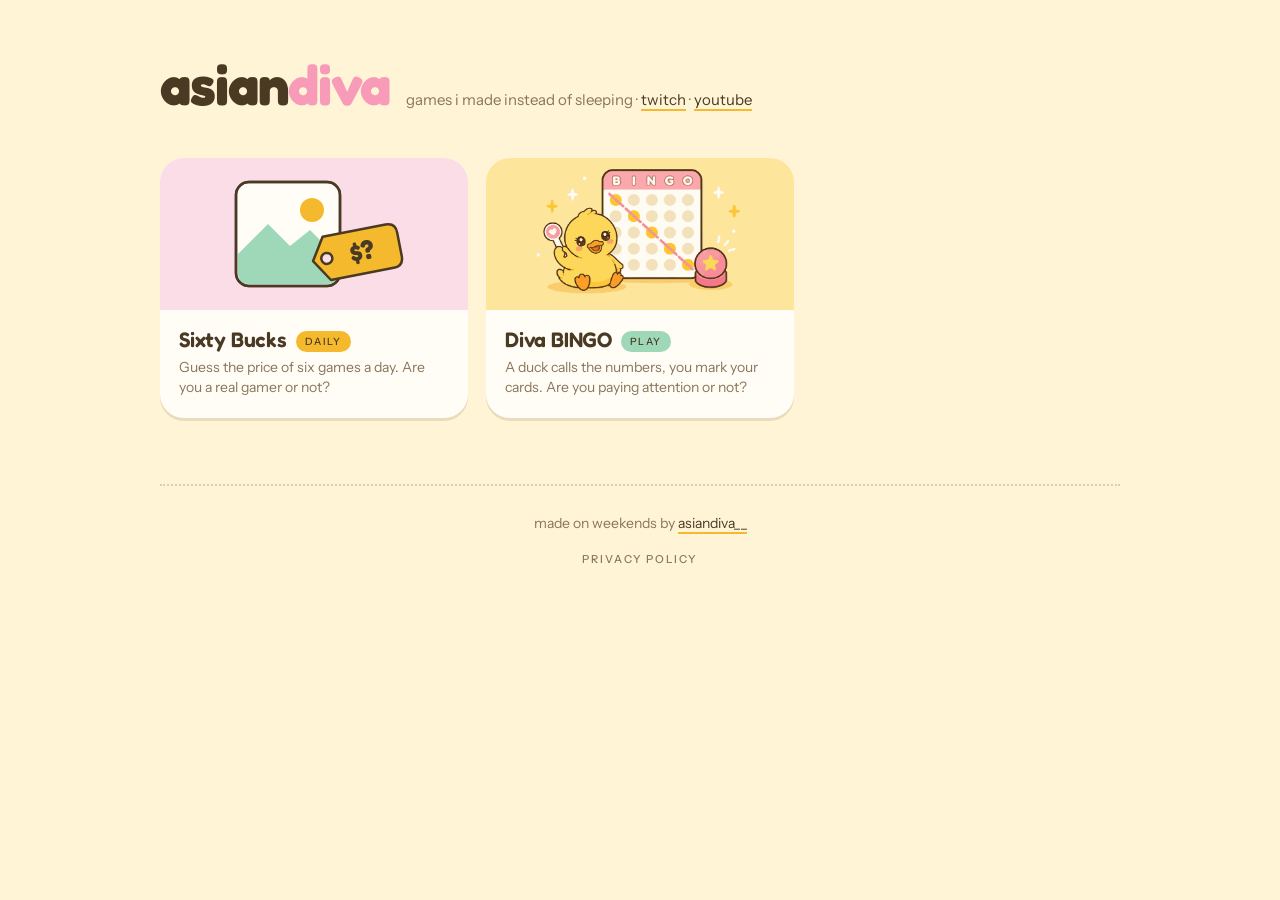
==== index.html @ e481283f "Change Diva BINGO description text Updated the description of the Diva BINGO game." ====
<!DOCTYPE html>
<html lang="en">
<head>
<meta charset="UTF-8">
<meta name="viewport" content="width=device-width, initial-scale=1.0">
<title>asiandiva.games</title>
<link rel="preconnect" href="https://fonts.googleapis.com">
<link rel="preconnect" href="https://fonts.gstatic.com" crossorigin>
<link href="https://fonts.googleapis.com/css2?family=Fredoka:wght@500;600;700&family=Instrument+Sans:wght@400;500&display=swap" rel="stylesheet">
<style>
  :root{
    --paper:#FFF4D6;
    --card:#FFFDF6;
    --ink:#4A3A24;
    --soft:#8A765A;
    --honey:#F5B92E;
    --rose:#F79BB8;
    --mint:#9FD8B8;
    --lilac:#B9A7EE;
    --shadow:rgba(122,95,48,.16);
  }
  *{box-sizing:border-box;margin:0;padding:0}
  body{
    background:var(--paper);
    color:var(--ink);
    font-family:"Instrument Sans",system-ui,sans-serif;
    -webkit-font-smoothing:antialiased;
    padding:0 24px 80px;
  }
  .wrap{max-width:960px;margin:0 auto}

  header{display:flex;align-items:baseline;gap:16px;flex-wrap:wrap;padding:56px 0 6px}
  .mark{
    font-family:"Fredoka",sans-serif;font-weight:700;
    font-size:clamp(36px,6.5vw,56px);letter-spacing:-.02em;line-height:1;
  }
  .mark b{color:var(--rose)}
  .tag{font-size:15px;color:var(--soft)}
  .tag a{color:var(--ink);text-decoration:none;border-bottom:2px solid var(--honey)}
  .tag a:hover{background:var(--honey)}

  .grid{display:grid;grid-template-columns:repeat(auto-fill,minmax(240px,1fr));gap:18px;margin-top:40px}
  .card{
    display:block;text-decoration:none;color:inherit;
    background:var(--card);border-radius:24px;overflow:hidden;
    box-shadow:0 3px 0 var(--shadow);
    transition:transform .16s ease, box-shadow .16s ease;
  }
  .art{height:152px;display:flex;align-items:center;justify-content:center}
  .art svg{width:100%;height:100%}
  /* drawn artwork fills the strip and is cropped from the middle */
  .art img{width:100%;height:100%;object-fit:cover;display:block}
  /* ...unless the picture must be seen whole, in which case it is fitted and
     the strip colour is set to match the picture so the sides are invisible */
  .art img.whole{object-fit:contain}
  .meta{padding:17px 19px 20px}
  .meta h2{font-family:"Fredoka",sans-serif;font-weight:600;font-size:21px;letter-spacing:-.01em}
  .meta p{font-size:14px;line-height:1.45;color:var(--soft);margin-top:5px}
  a.card:hover{transform:translateY(-5px);box-shadow:0 8px 0 var(--shadow)}
  .card.soon{opacity:.62}
  .card.soon .meta h2::after{
    content:"soon";font-family:"Instrument Sans",sans-serif;font-size:10px;font-weight:500;
    letter-spacing:.14em;text-transform:uppercase;vertical-align:middle;
    margin-left:9px;padding:4px 9px;border-radius:99px;
    background:var(--paper);color:var(--soft);
  }
  a.card .meta h2::after{
    content:"play";font-family:"Instrument Sans",sans-serif;font-size:10px;font-weight:500;
    letter-spacing:.14em;text-transform:uppercase;vertical-align:middle;
    margin-left:9px;padding:4px 9px;border-radius:99px;
    background:var(--mint);color:var(--ink);
  }
  /* a game that resets every night says so instead of just "play" */
  a.card.daily .meta h2::after{
    content:"daily";background:var(--honey);
  }

  footer{
    margin-top:66px;padding-top:28px;
    border-top:2px dotted rgba(122,95,48,.25);
    text-align:center;
  }
  .made{font-size:14px;color:var(--soft)}
  .made a{color:var(--ink);text-decoration:none;border-bottom:2px solid var(--honey)}
  .made a:hover{background:var(--honey)}

  .legal{margin-top:15px}
  .legal a{
    display:inline-block;
    font-size:11px;font-weight:500;
    letter-spacing:.18em;text-transform:uppercase;
    color:var(--soft);text-decoration:none;
    padding-bottom:4px;
    border-bottom:2px solid transparent;
    transition:color .16s ease, border-color .16s ease;
  }
  .legal a:hover{color:var(--ink);border-bottom-color:var(--honey)}

  a:focus-visible{outline:3px solid var(--lilac);outline-offset:3px}
  @media(prefers-reduced-motion:reduce){*{transition:none!important}}
  @media(max-width:520px){header{padding-top:38px}}
</style>
</head>
<body>
<div class="wrap">

  <header>
    <div class="mark">asian<b>diva</b></div>
    <div class="tag">games i made instead of sleeping &middot; <a href="https://twitch.tv/asiandiva__">twitch</a> &middot; <a href="https://www.youtube.com/@asiandiva__">youtube</a></div>
  </header>

  <div class="grid">

    <a class="card daily" href="/sixtybucks">
      <div class="art" style="background:#FBDDE8">
        <svg viewBox="0 0 240 152" xmlns="http://www.w3.org/2000/svg">
          <!-- a game cover -->
          <rect x="42" y="24" width="104" height="104" rx="13" fill="#FFFDF6" stroke="#4A3A24" stroke-width="2.5"/>
          <path d="M44 96 L74 66 L96 88 L116 72 L144 100 L144 115 Q144 126 133 126 L55 126 Q44 126 44 115 Z" fill="#9FD8B8"/>
          <circle cx="118" cy="52" r="12" fill="#F5B92E"/>
          <rect x="42" y="24" width="104" height="104" rx="13" fill="none" stroke="#4A3A24" stroke-width="2.5"/>

          <!-- the price tag, hung over the corner -->
          <g transform="rotate(-11 176 92)">
            <path d="M132 70 L196 70 Q206 70 206 80 L206 104 Q206 114 196 114 L132 114 L118 92 Z"
                  fill="#F5B92E" stroke="#4A3A24" stroke-width="2.5" stroke-linejoin="round"/>
            <circle cx="132" cy="92" r="5.5" fill="#FBDDE8" stroke="#4A3A24" stroke-width="2.5"/>
            <text x="168" y="101" font-family="Fredoka, sans-serif" font-size="27" font-weight="700"
                  fill="#4A3A24" text-anchor="middle">$?</text>
          </g>
        </svg>
      </div>
      <div class="meta">
        <h2>Sixty Bucks</h2>
        <p>Guess the price of six games a day. Are you a real gamer or not?</p>
      </div>
    </a>

    <a class="card" href="/diva-bingo">
      <div class="art" style="background:#FDE59C">
        <img class="whole" src="/bingo.png" width="760" height="475" loading="lazy"
             alt="A duck sitting beside a bingo card with a line of daubed squares">
      </div>
      <div class="meta">
        <h2>Diva BINGO</h2>
        <p>A duck calls the numbers, you mark your cards. Are you paying attention or not?</p>
      </div>
    </a>

  </div>

  <footer>
    <div class="made">made on weekends by <a href="https://twitch.tv/asiandiva__">asiandiva__</a></div>
    <div class="legal"><a href="/privacy">Privacy Policy</a></div>
  </footer>

</div>
</body>
</html>
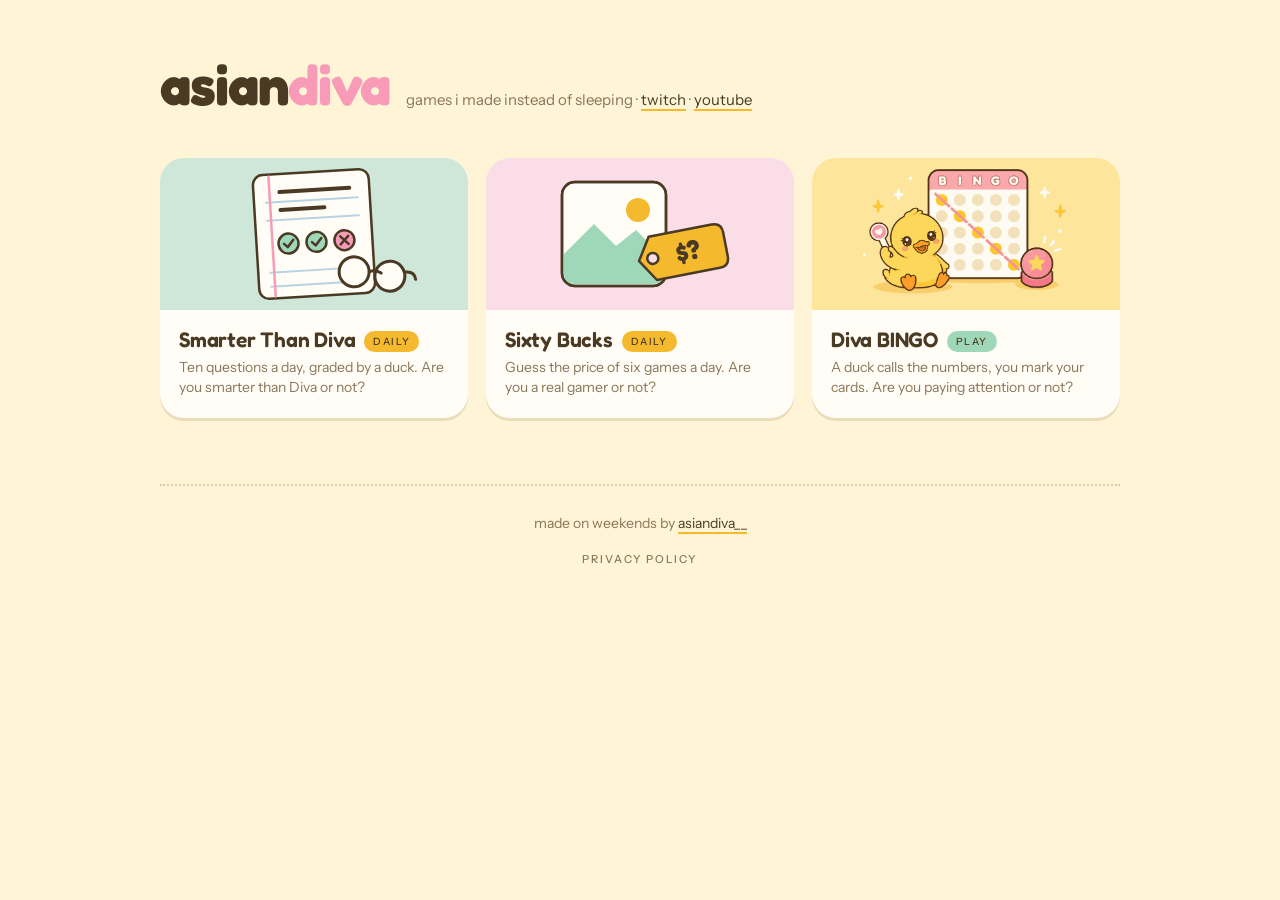
==== commit a017ab7d: "Add 'Smarter Than Diva' card component Added a new card component for 'Smarter Than Diva' game with " ====
--- a/index.html
+++ b/index.html
@@ -111,6 +111,53 @@
 
   <div class="grid">
 
+    <a class="card daily" href="/smarter-than-diva">
+      <div class="art" style="background:#CFE7D8">
+        <svg viewBox="0 0 240 152" xmlns="http://www.w3.org/2000/svg">
+          <!-- the test sheet -->
+          <g transform="rotate(-3.5 120 76)">
+            <rect x="62" y="14" width="116" height="124" rx="10" fill="#FFFDF6" stroke="#4A3A24" stroke-width="2.5"/>
+            <!-- ruled lines -->
+            <g stroke="#B7D3E4" stroke-width="2" stroke-linecap="round">
+              <path d="M74 42 H166"/>
+              <path d="M74 60 H166"/>
+              <path d="M74 112 H166"/>
+              <path d="M74 126 H150"/>
+            </g>
+            <!-- margin -->
+            <path d="M78 16 V136" stroke="#F79BB8" stroke-width="2.5" stroke-linecap="round"/>
+            <!-- the question, sketched in -->
+            <path d="M88 32 H158" stroke="#4A3A24" stroke-width="4" stroke-linecap="round"/>
+            <path d="M88 50 H132" stroke="#4A3A24" stroke-width="4" stroke-linecap="round"/>
+
+            <!-- answer bubbles: two right, one wrong, one blank -->
+            <circle cx="94" cy="84" r="10" fill="#9FD8B8" stroke="#4A3A24" stroke-width="2.5"/>
+            <path d="M89.5 84 l3.5 3.5 l6 -7" fill="none" stroke="#4A3A24" stroke-width="2.5"
+                  stroke-linecap="round" stroke-linejoin="round"/>
+
+            <circle cx="122" cy="84" r="10" fill="#9FD8B8" stroke="#4A3A24" stroke-width="2.5"/>
+            <path d="M117.5 84 l3.5 3.5 l6 -7" fill="none" stroke="#4A3A24" stroke-width="2.5"
+                  stroke-linecap="round" stroke-linejoin="round"/>
+
+            <circle cx="150" cy="84" r="10" fill="#F79BB8" stroke="#4A3A24" stroke-width="2.5"/>
+            <path d="M146 80 l8 8 M154 80 l-8 8" stroke="#4A3A24" stroke-width="2.5" stroke-linecap="round"/>
+          </g>
+
+          <!-- the duck's glasses, left on the paper -->
+          <g transform="rotate(7 178 116)" stroke="#4A3A24" stroke-width="3" fill="none" stroke-linecap="round">
+            <circle cx="160" cy="116" r="15" fill="#FFFDF6"/>
+            <circle cx="196" cy="116" r="15" fill="#FFFDF6"/>
+            <path d="M175 114 q6 -3 12 0"/>
+            <path d="M211 110 q9 -2 11 6"/>
+          </g>
+        </svg>
+      </div>
+      <div class="meta">
+        <h2>Smarter Than Diva</h2>
+        <p>Ten questions a day, graded by a duck. Are you smarter than Diva or not?</p>
+      </div>
+    </a>
+
     <a class="card daily" href="/sixtybucks">
       <div class="art" style="background:#FBDDE8">
         <svg viewBox="0 0 240 152" xmlns="http://www.w3.org/2000/svg">
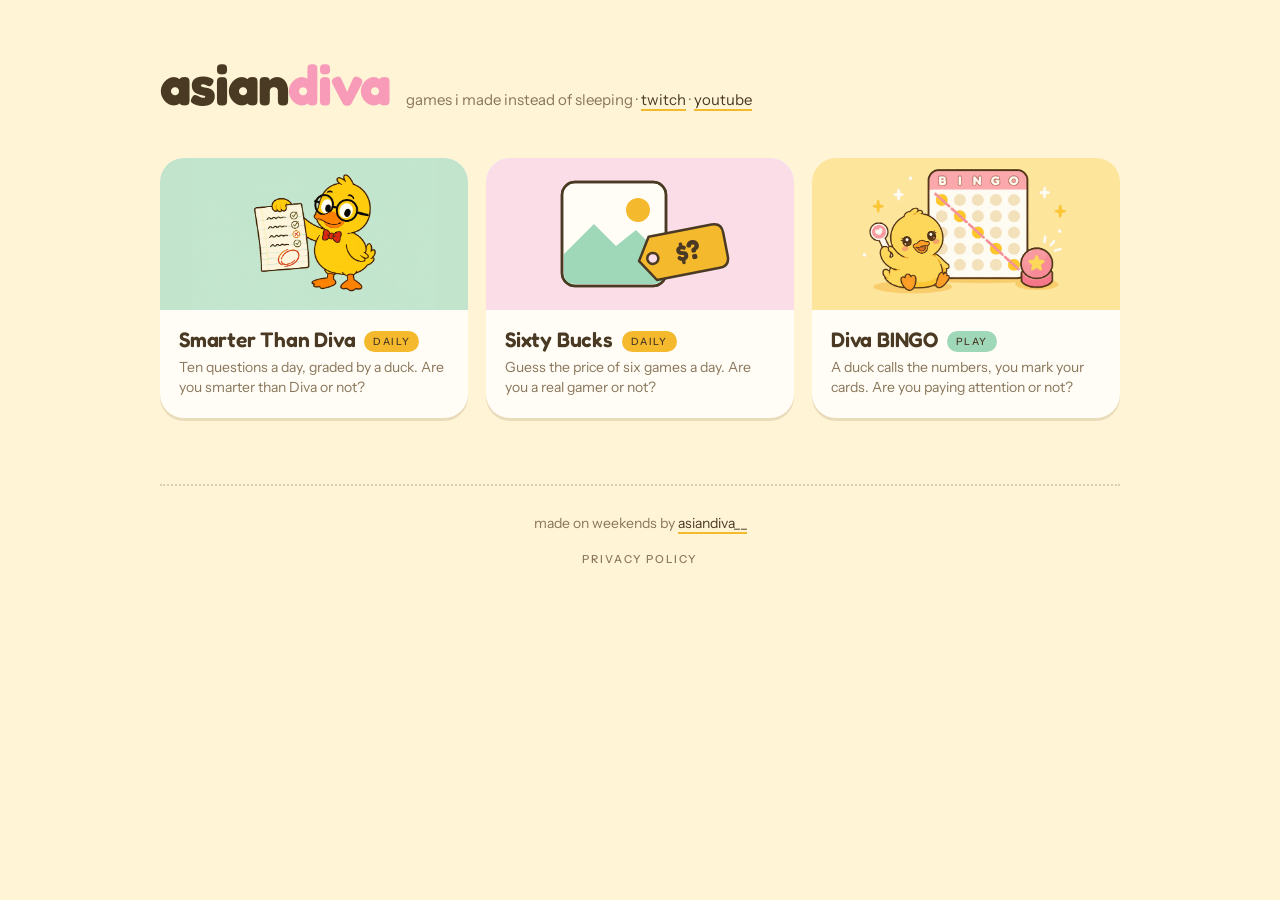
==== commit 997d05b8: "Replace SVG with image for Smarter Than Diva" ====
--- a/index.html
+++ b/index.html
@@ -112,45 +112,9 @@
   <div class="grid">
 
     <a class="card daily" href="/smarter-than-diva">
-      <div class="art" style="background:#CFE7D8">
-        <svg viewBox="0 0 240 152" xmlns="http://www.w3.org/2000/svg">
-          <!-- the test sheet -->
-          <g transform="rotate(-3.5 120 76)">
-            <rect x="62" y="14" width="116" height="124" rx="10" fill="#FFFDF6" stroke="#4A3A24" stroke-width="2.5"/>
-            <!-- ruled lines -->
-            <g stroke="#B7D3E4" stroke-width="2" stroke-linecap="round">
-              <path d="M74 42 H166"/>
-              <path d="M74 60 H166"/>
-              <path d="M74 112 H166"/>
-              <path d="M74 126 H150"/>
-            </g>
-            <!-- margin -->
-            <path d="M78 16 V136" stroke="#F79BB8" stroke-width="2.5" stroke-linecap="round"/>
-            <!-- the question, sketched in -->
-            <path d="M88 32 H158" stroke="#4A3A24" stroke-width="4" stroke-linecap="round"/>
-            <path d="M88 50 H132" stroke="#4A3A24" stroke-width="4" stroke-linecap="round"/>
-
-            <!-- answer bubbles: two right, one wrong, one blank -->
-            <circle cx="94" cy="84" r="10" fill="#9FD8B8" stroke="#4A3A24" stroke-width="2.5"/>
-            <path d="M89.5 84 l3.5 3.5 l6 -7" fill="none" stroke="#4A3A24" stroke-width="2.5"
-                  stroke-linecap="round" stroke-linejoin="round"/>
-
-            <circle cx="122" cy="84" r="10" fill="#9FD8B8" stroke="#4A3A24" stroke-width="2.5"/>
-            <path d="M117.5 84 l3.5 3.5 l6 -7" fill="none" stroke="#4A3A24" stroke-width="2.5"
-                  stroke-linecap="round" stroke-linejoin="round"/>
-
-            <circle cx="150" cy="84" r="10" fill="#F79BB8" stroke="#4A3A24" stroke-width="2.5"/>
-            <path d="M146 80 l8 8 M154 80 l-8 8" stroke="#4A3A24" stroke-width="2.5" stroke-linecap="round"/>
-          </g>
-
-          <!-- the duck's glasses, left on the paper -->
-          <g transform="rotate(7 178 116)" stroke="#4A3A24" stroke-width="3" fill="none" stroke-linecap="round">
-            <circle cx="160" cy="116" r="15" fill="#FFFDF6"/>
-            <circle cx="196" cy="116" r="15" fill="#FFFDF6"/>
-            <path d="M175 114 q6 -3 12 0"/>
-            <path d="M211 110 q9 -2 11 6"/>
-          </g>
-        </svg>
+      <div class="art" style="background:#C2E4CD">
+        <img class="whole" src="/smarter-than-diva.png" width="760" height="475" loading="lazy"
+             alt="A duck in round glasses holding up a graded test paper">
       </div>
       <div class="meta">
         <h2>Smarter Than Diva</h2>
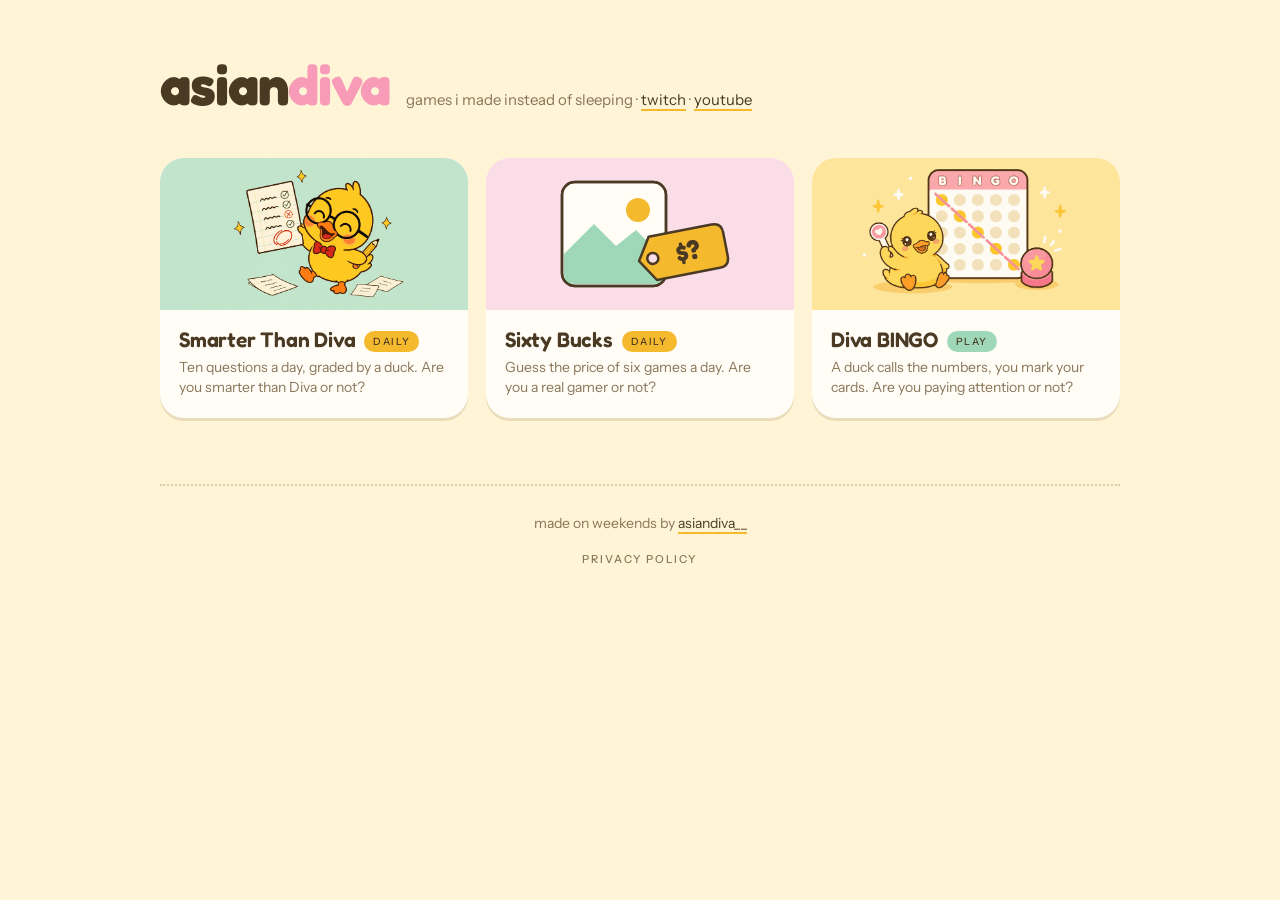
==== commit f240e72b: "Modify card background color and image alt text Updated background color and alt text for an image i" ====
--- a/index.html
+++ b/index.html
@@ -112,9 +112,9 @@
   <div class="grid">
 
     <a class="card daily" href="/smarter-than-diva">
-      <div class="art" style="background:#C2E4CD">
+      <div class="art" style="background:#C2E3CC">
         <img class="whole" src="/smarter-than-diva.png" width="760" height="475" loading="lazy"
-             alt="A duck in round glasses holding up a graded test paper">
+             alt="A duck in round glasses proudly holding up a graded test paper">
       </div>
       <div class="meta">
         <h2>Smarter Than Diva</h2>
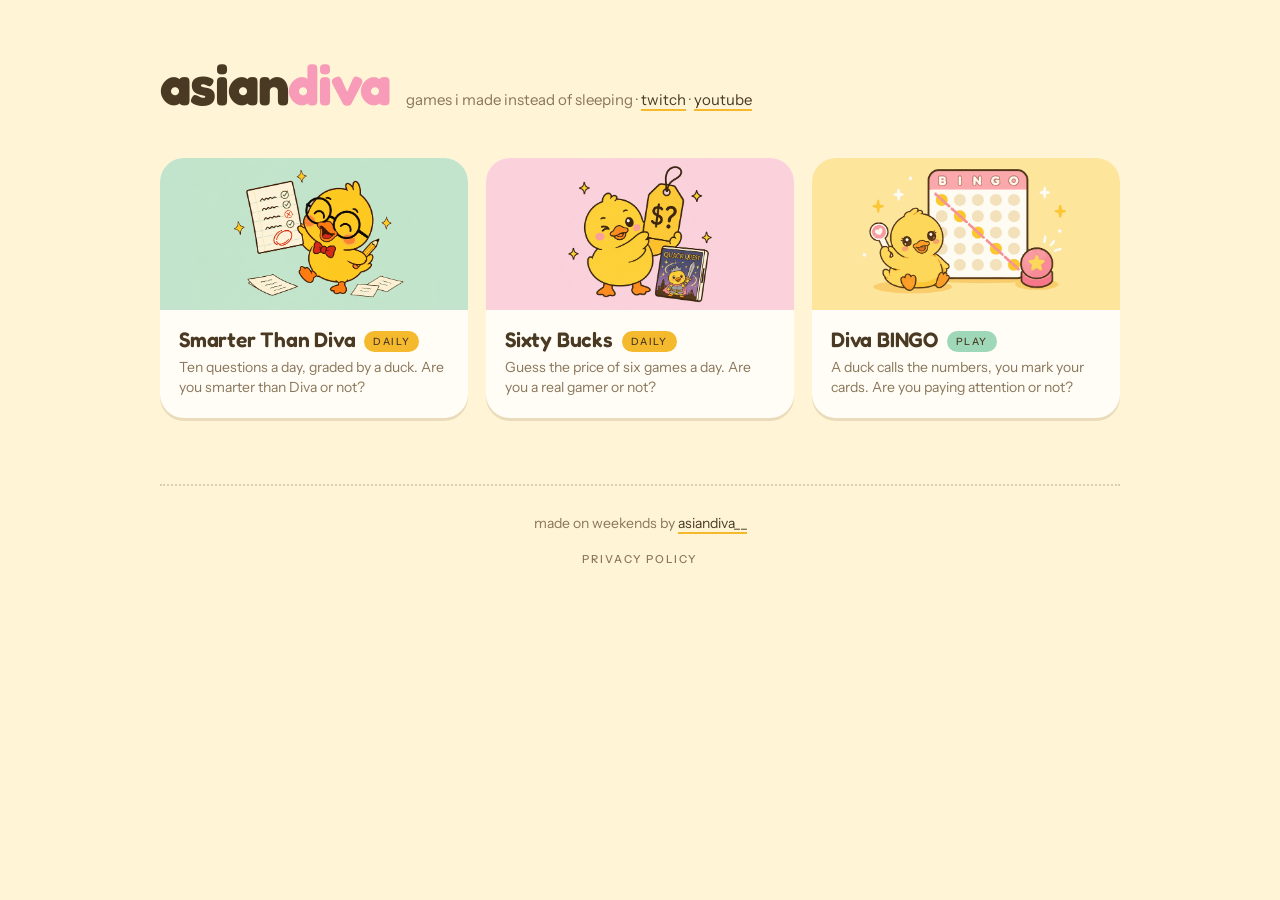
==== commit 5a475c2e: "Replace SVG with image for Sixty Bucks card" ====
--- a/index.html
+++ b/index.html
@@ -123,23 +123,9 @@
     </a>
 
     <a class="card daily" href="/sixtybucks">
-      <div class="art" style="background:#FBDDE8">
-        <svg viewBox="0 0 240 152" xmlns="http://www.w3.org/2000/svg">
-          <!-- a game cover -->
-          <rect x="42" y="24" width="104" height="104" rx="13" fill="#FFFDF6" stroke="#4A3A24" stroke-width="2.5"/>
-          <path d="M44 96 L74 66 L96 88 L116 72 L144 100 L144 115 Q144 126 133 126 L55 126 Q44 126 44 115 Z" fill="#9FD8B8"/>
-          <circle cx="118" cy="52" r="12" fill="#F5B92E"/>
-          <rect x="42" y="24" width="104" height="104" rx="13" fill="none" stroke="#4A3A24" stroke-width="2.5"/>
-
-          <!-- the price tag, hung over the corner -->
-          <g transform="rotate(-11 176 92)">
-            <path d="M132 70 L196 70 Q206 70 206 80 L206 104 Q206 114 196 114 L132 114 L118 92 Z"
-                  fill="#F5B92E" stroke="#4A3A24" stroke-width="2.5" stroke-linejoin="round"/>
-            <circle cx="132" cy="92" r="5.5" fill="#FBDDE8" stroke="#4A3A24" stroke-width="2.5"/>
-            <text x="168" y="101" font-family="Fredoka, sans-serif" font-size="27" font-weight="700"
-                  fill="#4A3A24" text-anchor="middle">$?</text>
-          </g>
-        </svg>
+      <div class="art" style="background:#FBD2DC">
+        <img class="whole" src="/sixtybucks.png" width="760" height="475" loading="lazy"
+             alt="A winking duck holding up a price tag beside a fantasy game case">
       </div>
       <div class="meta">
         <h2>Sixty Bucks</h2>
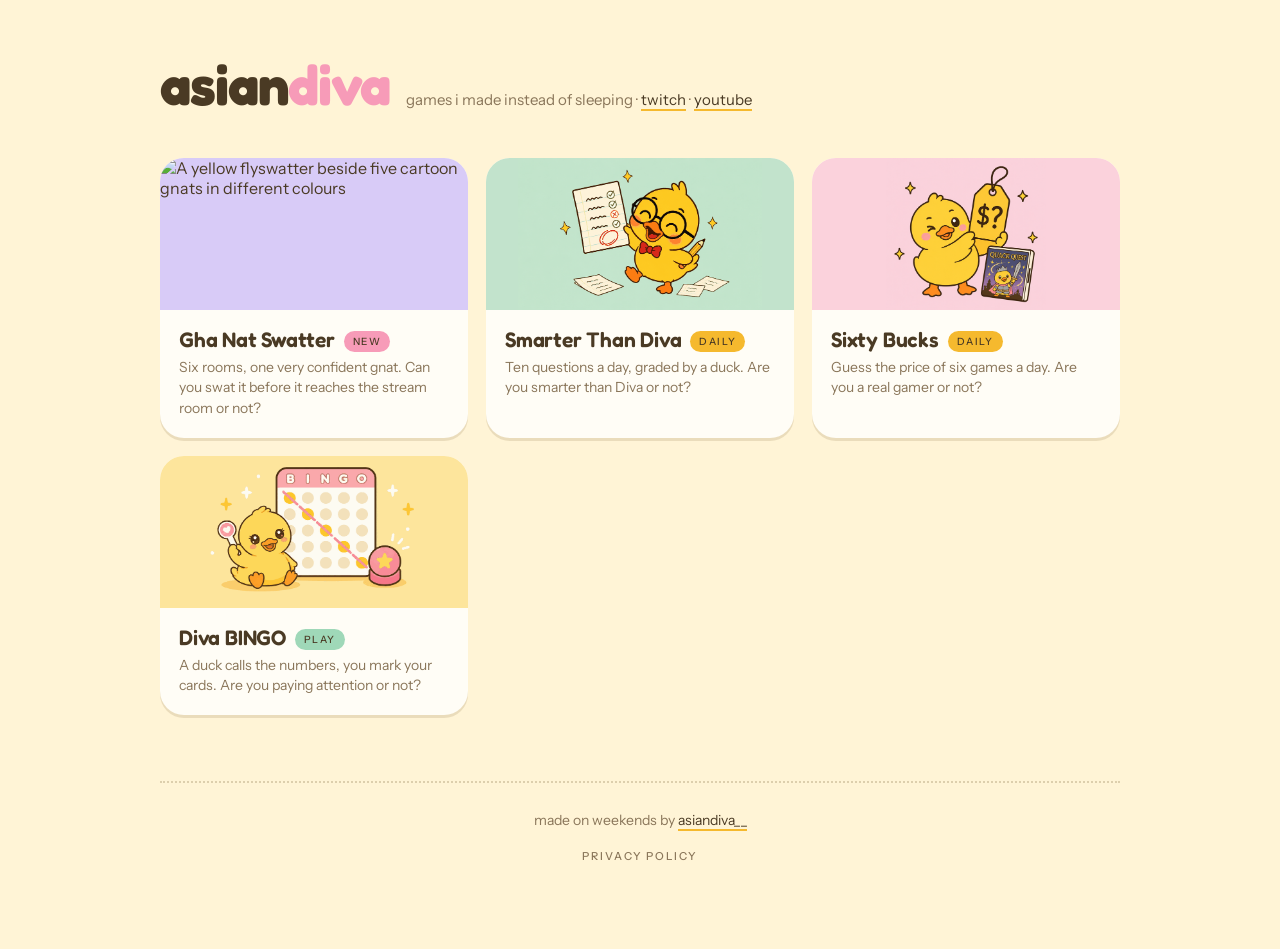
==== commit 38f05bb9: "Add 'Gha Nat Swatter' game card to index.html Added a new game card for 'Gha Nat Swatter' with descr" ====
--- a/index.html
+++ b/index.html
@@ -74,6 +74,10 @@
   a.card.daily .meta h2::after{
     content:"daily";background:var(--honey);
   }
+  /* a game that just went up gets flagged for a while */
+  a.card.fresh .meta h2::after{
+    content:"new";background:var(--rose);color:var(--ink);
+  }
 
   footer{
     margin-top:66px;padding-top:28px;
@@ -110,6 +114,17 @@
   </header>
 
   <div class="grid">
+
+    <a class="card fresh" href="/gnat-swatter">
+      <div class="art" style="background:#D8CBF7">
+        <img class="whole" src="/gnat-swatter.png" width="760" height="475" loading="lazy"
+             alt="A yellow flyswatter beside five cartoon gnats in different colours">
+      </div>
+      <div class="meta">
+        <h2>Gha Nat Swatter</h2>
+        <p>Six rooms, one very confident gnat. Can you swat it before it reaches the stream room or not?</p>
+      </div>
+    </a>
 
     <a class="card daily" href="/smarter-than-diva">
       <div class="art" style="background:#C2E3CC">
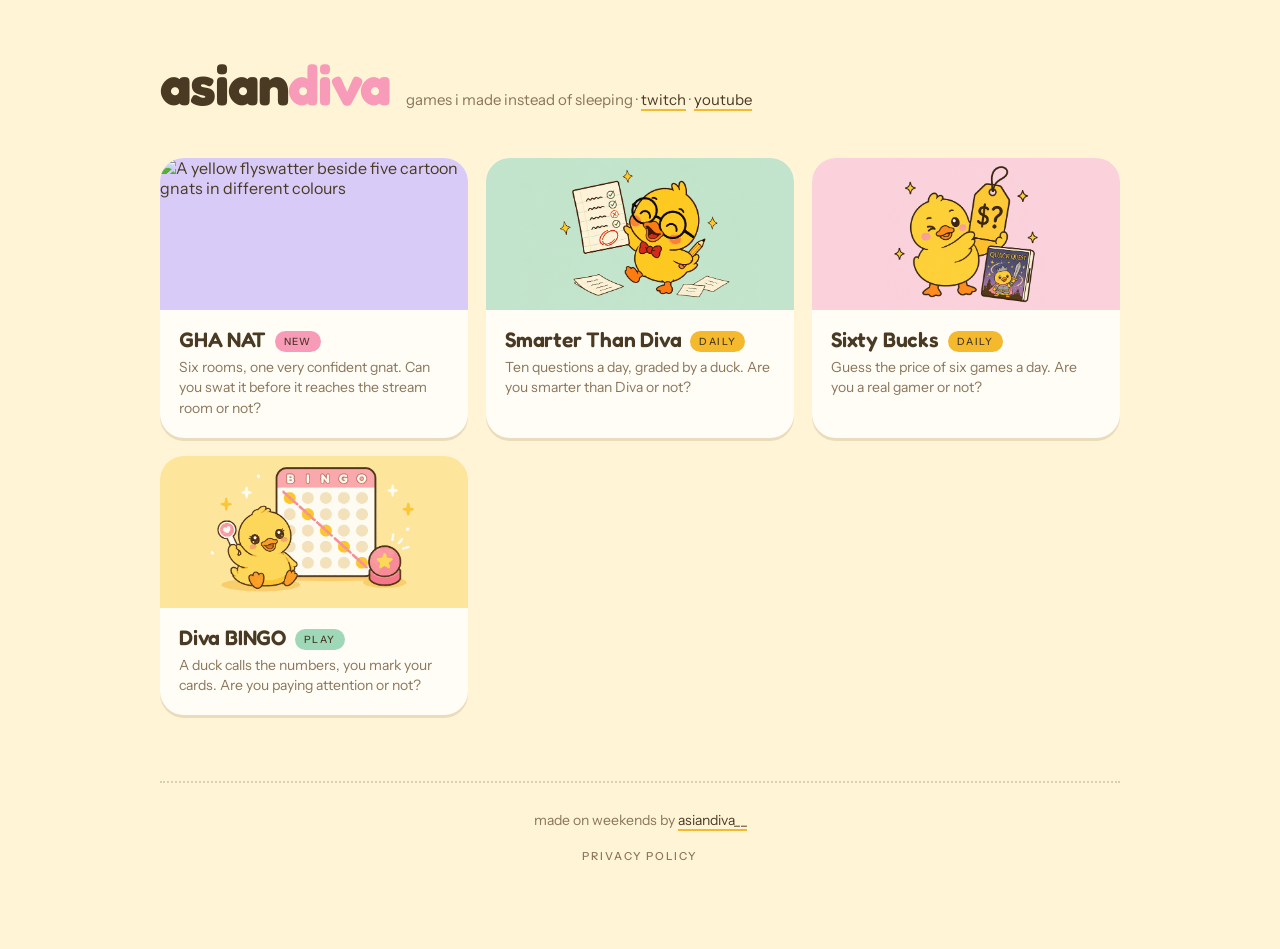
==== commit 3d886476: "Update title from 'Gha Nat Swatter' to 'GHA NAT'" ====
--- a/index.html
+++ b/index.html
@@ -121,7 +121,7 @@
              alt="A yellow flyswatter beside five cartoon gnats in different colours">
       </div>
       <div class="meta">
-        <h2>Gha Nat Swatter</h2>
+        <h2>GHA NAT</h2>
         <p>Six rooms, one very confident gnat. Can you swat it before it reaches the stream room or not?</p>
       </div>
     </a>
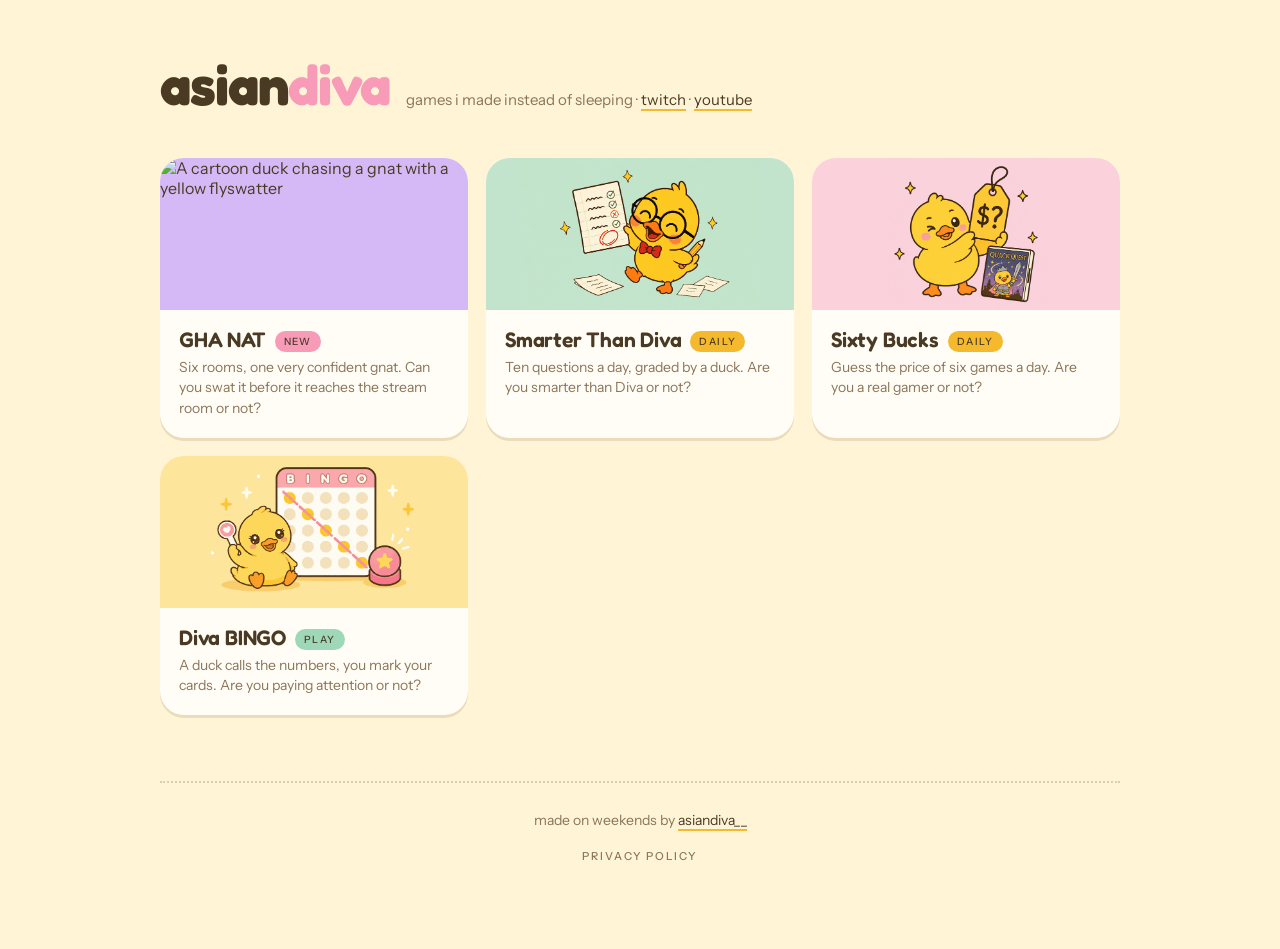
==== commit 602b93d7: "Modify gnat swatter card styles and alt text Updated background color and image alt text for the gna" ====
--- a/index.html
+++ b/index.html
@@ -116,9 +116,9 @@
   <div class="grid">
 
     <a class="card fresh" href="/gnat-swatter">
-      <div class="art" style="background:#D8CBF7">
+      <div class="art" style="background:#D5B8F6">
         <img class="whole" src="/gnat-swatter.png" width="760" height="475" loading="lazy"
-             alt="A yellow flyswatter beside five cartoon gnats in different colours">
+             alt="A cartoon duck chasing a gnat with a yellow flyswatter">
       </div>
       <div class="meta">
         <h2>GHA NAT</h2>
